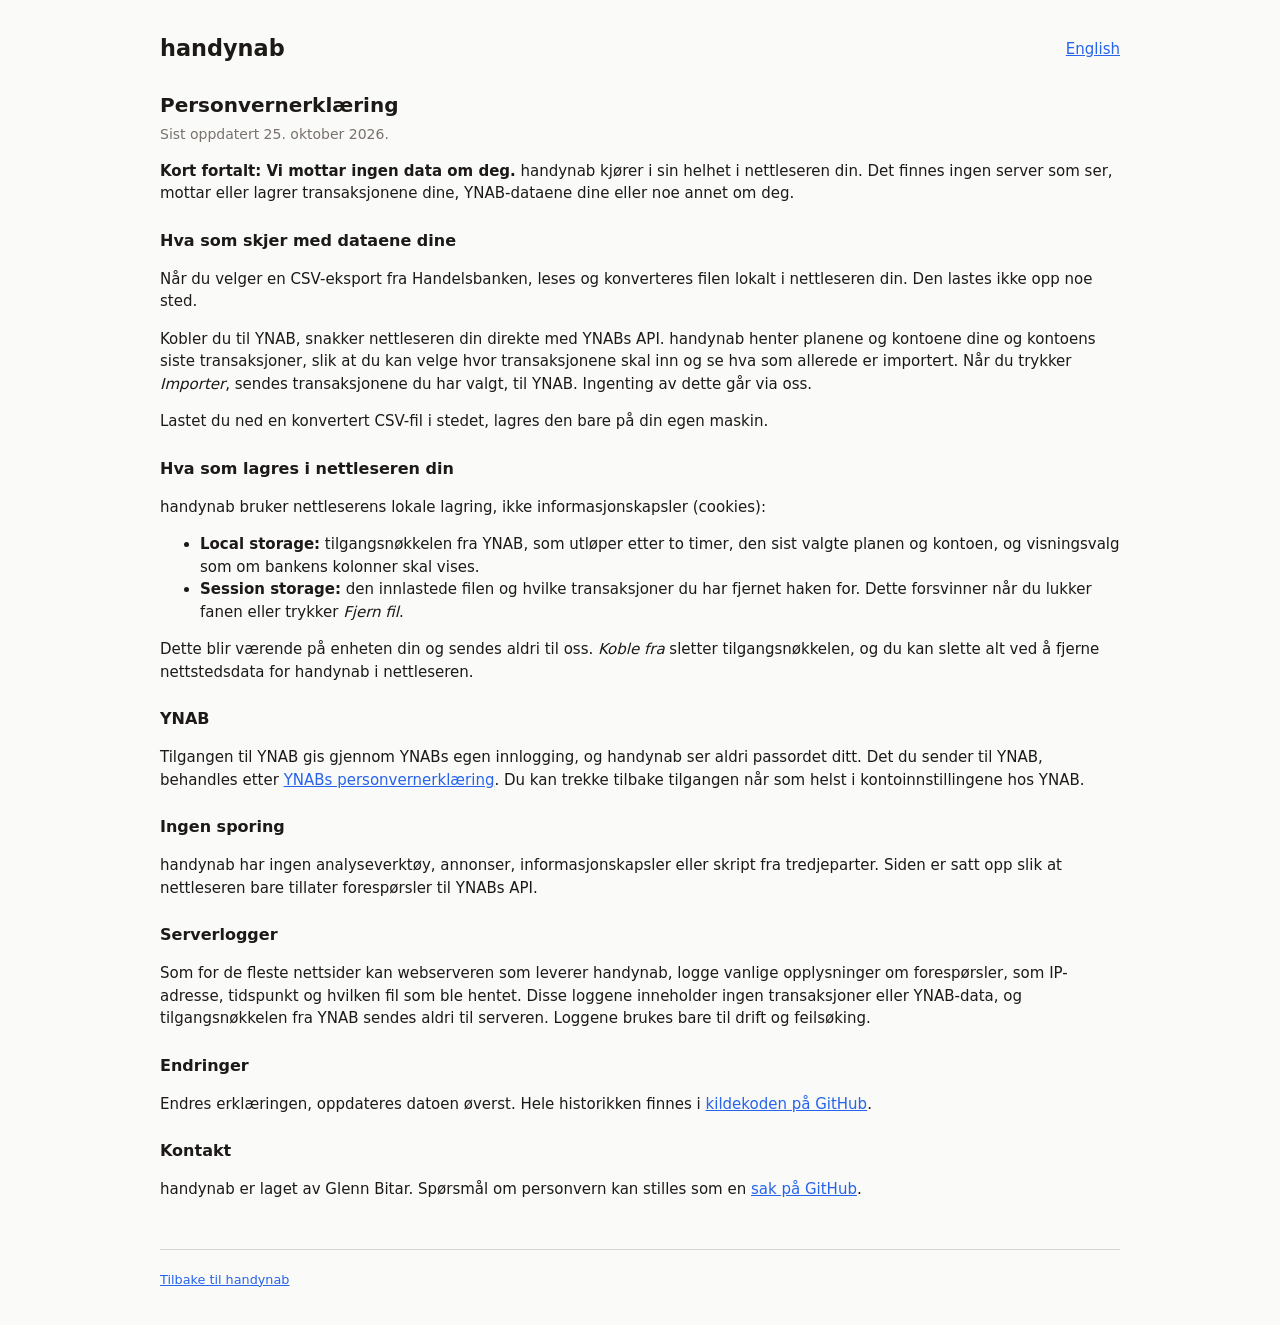
==== personvern.html @ 86e50867 "feat: add a privacy policy in Norwegian and English handynab receives no user data: files are parsed" ====
<!doctype html>
<html lang="nb">
<head>
<meta charset="utf-8">
<meta name="viewport" content="width=device-width, initial-scale=1">
<title>Personvern – handynab</title>
<link rel="icon" href="favicon.ico" sizes="32x32">
<link rel="icon" href="favicon.svg" type="image/svg+xml">
<link rel="apple-touch-icon" href="apple-touch-icon.png">
<link rel="stylesheet" href="style.css">
<link rel="alternate" hreflang="nb" href="personvern.html">
<link rel="alternate" hreflang="en" href="privacy.html">
</head>
<body>
<main class="policy">
  <header>
    <h1><a href="./">handynab</a></h1>
    <a href="privacy.html" hreflang="en" lang="en">English</a>
  </header>
  <h2>Personvernerklæring</h2>
  <p class="note">Sist oppdatert 25. oktober 2026.</p>
  <p>
    <strong>Kort fortalt: Vi mottar ingen data om deg.</strong>
    handynab kjører i sin helhet i nettleseren din. Det finnes ingen server som ser, mottar eller lagrer
    transaksjonene dine, YNAB-dataene dine eller noe annet om deg.
  </p>

  <h3>Hva som skjer med dataene dine</h3>
  <p>
    Når du velger en CSV-eksport fra Handelsbanken, leses og konverteres filen lokalt i nettleseren din.
    Den lastes ikke opp noe sted.
  </p>
  <p>
    Kobler du til YNAB, snakker nettleseren din direkte med YNABs API. handynab henter planene og kontoene
    dine og kontoens siste transaksjoner, slik at du kan velge hvor transaksjonene skal inn og se hva som
    allerede er importert. Når du trykker <em>Importer</em>, sendes transaksjonene du har valgt, til YNAB.
    Ingenting av dette går via oss.
  </p>
  <p>
    Lastet du ned en konvertert CSV-fil i stedet, lagres den bare på din egen maskin.
  </p>

  <h3>Hva som lagres i nettleseren din</h3>
  <p>handynab bruker nettleserens lokale lagring, ikke informasjonskapsler (cookies):</p>
  <ul>
    <li>
      <strong>Local storage:</strong> tilgangsnøkkelen fra YNAB, som utløper etter to timer, den sist valgte
      planen og kontoen, og visningsvalg som om bankens kolonner skal vises.
    </li>
    <li>
      <strong>Session storage:</strong> den innlastede filen og hvilke transaksjoner du har fjernet haken for.
      Dette forsvinner når du lukker fanen eller trykker <em>Fjern fil</em>.
    </li>
  </ul>
  <p>
    Dette blir værende på enheten din og sendes aldri til oss. <em>Koble fra</em> sletter tilgangsnøkkelen,
    og du kan slette alt ved å fjerne nettstedsdata for handynab i nettleseren.
  </p>

  <h3>YNAB</h3>
  <p>
    Tilgangen til YNAB gis gjennom YNABs egen innlogging, og handynab ser aldri passordet ditt.
    Det du sender til YNAB, behandles etter
    <a href="https://www.ynab.com/privacy-policy" target="_blank" rel="noreferrer">YNABs personvernerklæring</a>.
    Du kan trekke tilbake tilgangen når som helst i kontoinnstillingene hos YNAB.
  </p>

  <h3>Ingen sporing</h3>
  <p>
    handynab har ingen analyseverktøy, annonser, informasjonskapsler eller skript fra tredjeparter.
    Siden er satt opp slik at nettleseren bare tillater forespørsler til YNABs API.
  </p>

  <h3>Serverlogger</h3>
  <p>
    Som for de fleste nettsider kan webserveren som leverer handynab, logge vanlige opplysninger om
    forespørsler, som IP-adresse, tidspunkt og hvilken fil som ble hentet. Disse loggene inneholder ingen
    transaksjoner eller YNAB-data, og tilgangsnøkkelen fra YNAB sendes aldri til serveren.
    Loggene brukes bare til drift og feilsøking.
  </p>

  <h3>Endringer</h3>
  <p>
    Endres erklæringen, oppdateres datoen øverst. Hele historikken finnes i
    <a href="https://github.com/glennib/ynab-tools/commits/main/personvern.html" target="_blank" rel="noreferrer">kildekoden på GitHub</a>.
  </p>

  <h3>Kontakt</h3>
  <p>
    handynab er laget av Glenn Bitar. Spørsmål om personvern kan stilles som en
    <a href="https://github.com/glennib/ynab-tools/issues" target="_blank" rel="noreferrer">sak på GitHub</a>.
  </p>

  <footer>
    <p><a href="./">Tilbake til handynab</a></p>
  </footer>
</main>
</body>
</html>
---- style.css ----
:root {
  color-scheme: light dark;
  --bg: #fafaf9; --fg: #1c1917; --muted: #78716c; --line: #d6d3d1;
  --accent: #2563eb; --drop: #eff6ff; --neg: #b91c1c; --pos: #15803d;
}
@media (prefers-color-scheme: dark) {
  :root {
    --bg: #1c1917; --fg: #f5f5f4; --muted: #a8a29e; --line: #44403c;
    --accent: #60a5fa; --drop: #1e293b; --neg: #f87171; --pos: #4ade80;
  }
}
body { margin: 0; background: var(--bg); color: var(--fg);
       font: 15px/1.5 system-ui, sans-serif; }
main { max-width: 960px; margin: 0 auto; padding: 2rem 1rem; }
header { display: flex; justify-content: space-between; align-items: center;
         gap: 1rem; flex-wrap: wrap; margin-bottom: 1rem; }
h1 { font-size: 1.4rem; margin: 0; }
#auth { display: flex; gap: 0.75rem; align-items: center; flex-wrap: wrap; color: var(--muted); }
#drop { display: block; border: 2px dashed var(--line); border-radius: 12px; padding: 3rem 1rem;
        text-align: center; color: var(--muted); cursor: pointer; }
#drop.over { border-color: var(--accent); background: var(--drop); color: var(--fg); }
#target { margin-top: 1.25rem; display: flex; gap: 1rem; align-items: end; flex-wrap: wrap; }
#target label { display: flex; flex-direction: column; gap: 0.25rem; color: var(--muted);
                font-size: 0.875rem; }
#summary { margin: 1.25rem 0 0.75rem; display: flex; gap: 1rem;
           align-items: center; flex-wrap: wrap; }
#error { color: var(--neg); margin-top: 1rem; }
#import-status { margin: 0.75rem 0 0; }
button { font: inherit; padding: 0.5rem 1rem; border: 0; border-radius: 8px;
         background: var(--accent); color: white; cursor: pointer; }
button.secondary { background: transparent; color: var(--fg); border: 1px solid var(--line); }
button:disabled { opacity: 0.5; cursor: default; }
select { font: inherit; padding: 0.4rem 0.5rem; border: 1px solid var(--line); border-radius: 8px;
         background: var(--bg); color: var(--fg); min-width: 12rem; max-width: 100%; }
.table { overflow-x: auto; }
table { border-collapse: collapse; width: 100%; font-size: 0.875rem; }
th, td { text-align: left; padding: 0.35rem 0.5rem; border-bottom: 1px solid var(--line);
         vertical-align: top; }
th { color: var(--muted); font-weight: 500; }
td.amount { text-align: right; font-variant-numeric: tabular-nums; white-space: nowrap; }
td.amount.neg { color: var(--neg); }
td.amount.pos { color: var(--pos); }
td.date { white-space: nowrap; }
td.memo { color: var(--muted); }
td.flags { color: var(--muted); font-size: 0.8rem; white-space: nowrap; }
#recent { margin-top: 1rem; }
th.include, td.include { width: 1px; padding-right: 0; }
.include input { margin: 0.2rem 0 0; cursor: pointer; }
tr.excluded > :not(.include) { opacity: 0.4; }
#show-source-label { margin-left: auto; color: var(--muted); font-size: 0.875rem;
                     display: flex; gap: 0.4rem; align-items: center; cursor: pointer; }
th.source, td.source { color: var(--muted); font-size: 0.8rem; white-space: nowrap; opacity: 0.8; }
@media (min-width: 641px) {
  tr:has(.source) > .payee { min-width: 10rem; }
  tr:has(.source) > .memo { min-width: 16rem; }
  .amount + .source { border-left: 1px solid var(--line); }
}
details { margin-top: 1.25rem; }
summary { cursor: pointer; color: var(--muted); }
details .note { color: var(--muted); font-size: 0.875rem; margin: 0.5rem 0; }
#ignored-rows { margin: 0; padding-left: 1.25rem; font-size: 0.875rem; overflow-wrap: anywhere; }
footer { margin-top: 3rem; padding-top: 1rem; border-top: 1px solid var(--line);
         color: var(--muted); font-size: 0.8rem; }
footer p { margin: 0.25rem 0; }
a { color: var(--accent); }
dialog { max-width: min(36rem, calc(100vw - 2rem)); max-height: calc(100dvh - 2rem); box-sizing: border-box;
         padding: 1.5rem; border: 1px solid var(--line); border-radius: 12px;
         background: var(--bg); color: var(--fg); }
dialog::backdrop { background: rgb(0 0 0 / 0.5); }
dialog h2 { font-size: 1.25rem; margin: 0 0 0.75rem; }
dialog h3 { font-size: 1rem; margin: 1.25rem 0 0.25rem; }
dialog p, dialog ol { margin: 0.5rem 0; }
dialog ol { padding-left: 1.25rem; }
dialog li { margin-bottom: 0.4rem; }
dialog .actions { display: flex; justify-content: flex-end; margin-top: 1.25rem; }

@media (max-width: 640px) {
  main { padding: 1rem; }
  #drop { padding: 2rem 1rem; }
  button, select { min-height: 2.75rem; }
  #target { flex-direction: column; align-items: stretch; }
  #target select { width: 100%; }
  /* Each transaction becomes a card: date and amount on top, payee and memo below. */
  thead { display: none; }
  table, tbody { display: block; }
  tr { display: grid; grid-template-columns: 1fr auto; gap: 0 1rem;
       padding: 0.5rem 0; border-bottom: 1px solid var(--line); }
  td { border: 0; padding: 0; }
  td.date { color: var(--muted); grid-row: 1; grid-column: 1; }
  td.amount { grid-row: 1; grid-column: 2; }
  td.payee { grid-column: 1 / -1; font-weight: 500; }
  td.memo { grid-column: 1 / -1; overflow-wrap: anywhere; }
  td.memo:empty { display: none; }
  td.source { grid-column: 1 / -1; font-size: 0.75rem; white-space: normal; overflow-wrap: anywhere; }
  td.source::before { content: attr(data-label) ": "; }
  td.source:empty { display: none; }
  td.flags { grid-column: 1 / -1; white-space: normal; }
  td.flags:empty { display: none; }
  /* Selectable cards keep the checkbox in its own column to the left of the card. */
  tr:has(.include) { grid-template-columns: auto 1fr auto; }
  tr:has(.include) > td { grid-column: 2 / -1; }
  tr:has(.include) > td.include { grid-column: 1; grid-row: 1 / span 9; padding-right: 0.75rem; }
  tr:has(.include) > td.date { grid-column: 2; }
  tr:has(.include) > td.amount { grid-column: 3; }
  .include input { width: 1.25rem; height: 1.25rem; }
}
.policy h1 a { color: inherit; text-decoration: none; }
.policy h2 { font-size: 1.25rem; margin: 1.5rem 0 0.25rem; }
.policy h3 { font-size: 1rem; margin: 1.5rem 0 0.25rem; }
.policy .note { color: var(--muted); font-size: 0.875rem; margin-top: 0; }
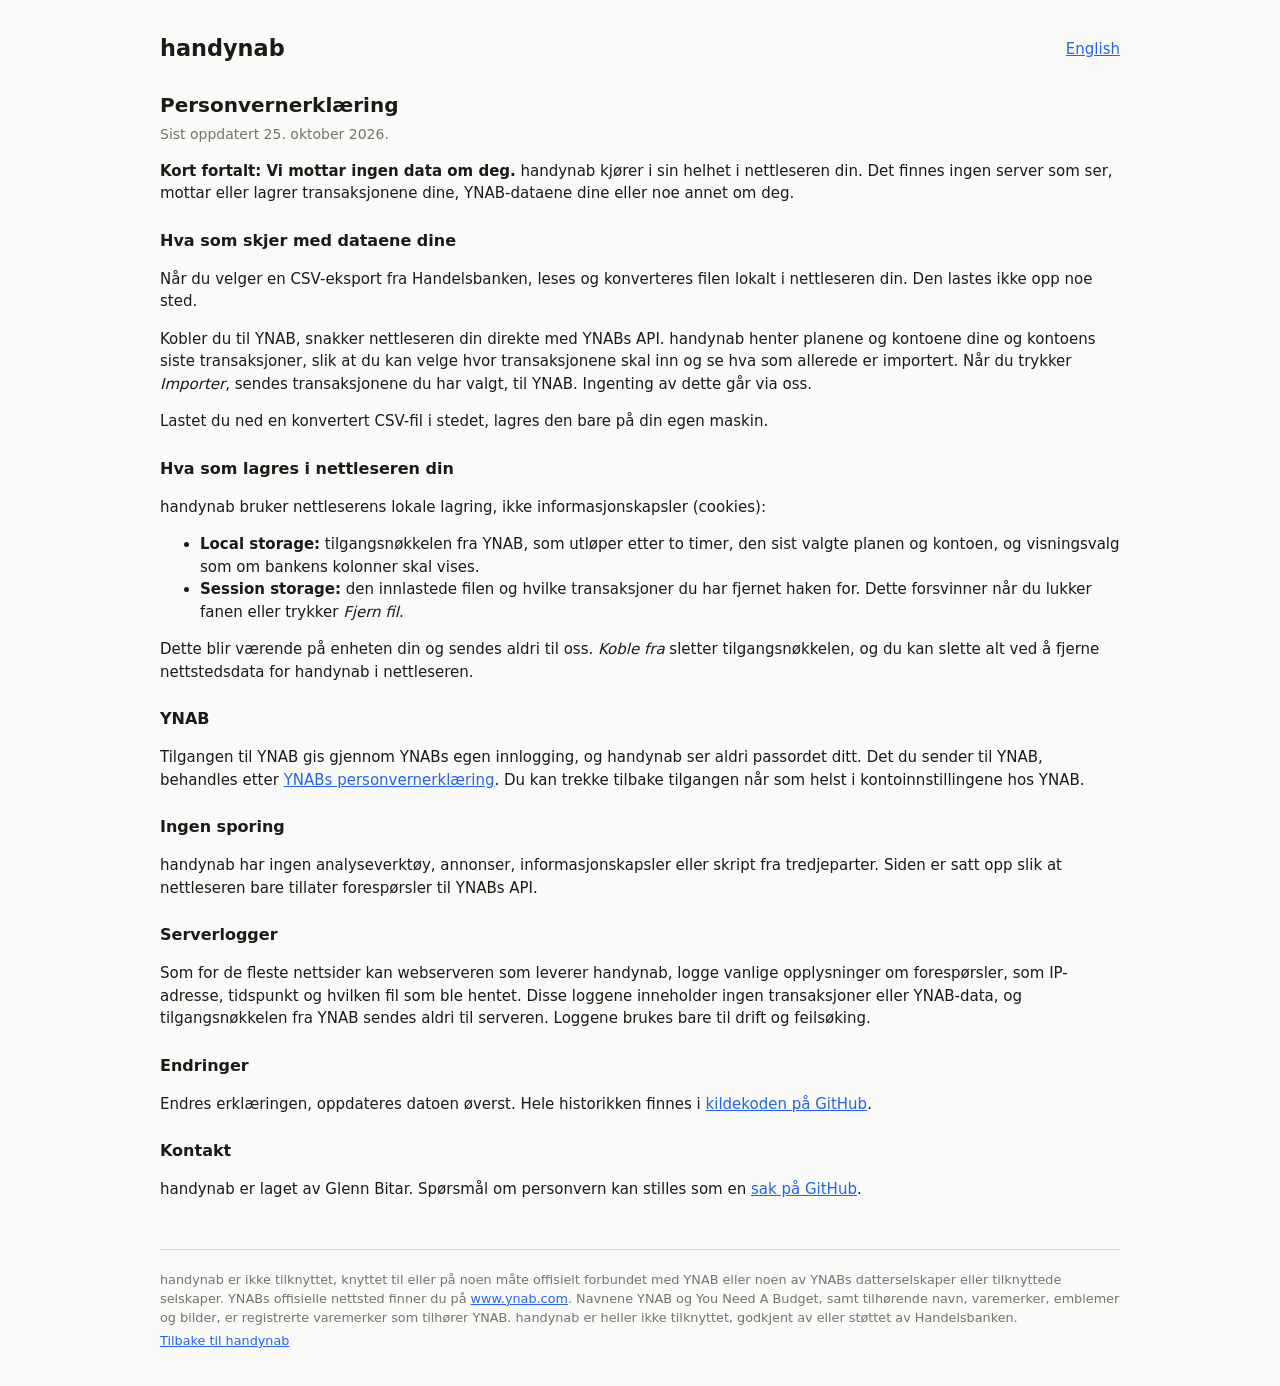
==== commit 6c755293: "feat: state the YNAB non-affiliation and trademark notice YNAB asks OAuth applications to carry its " ====
--- a/personvern.html
+++ b/personvern.html
@@ -92,6 +92,13 @@
   </p>
 
   <footer>
+    <p>
+      handynab er ikke tilknyttet, knyttet til eller på noen måte offisielt forbundet med YNAB eller noen av
+      YNABs datterselskaper eller tilknyttede selskaper. YNABs offisielle nettsted finner du på
+      <a href="https://www.ynab.com" target="_blank" rel="noreferrer">www.ynab.com</a>.
+      Navnene YNAB og You Need A Budget, samt tilhørende navn, varemerker, emblemer og bilder, er registrerte
+      varemerker som tilhører YNAB. handynab er heller ikke tilknyttet, godkjent av eller støttet av Handelsbanken.
+    </p>
     <p><a href="./">Tilbake til handynab</a></p>
   </footer>
 </main>
